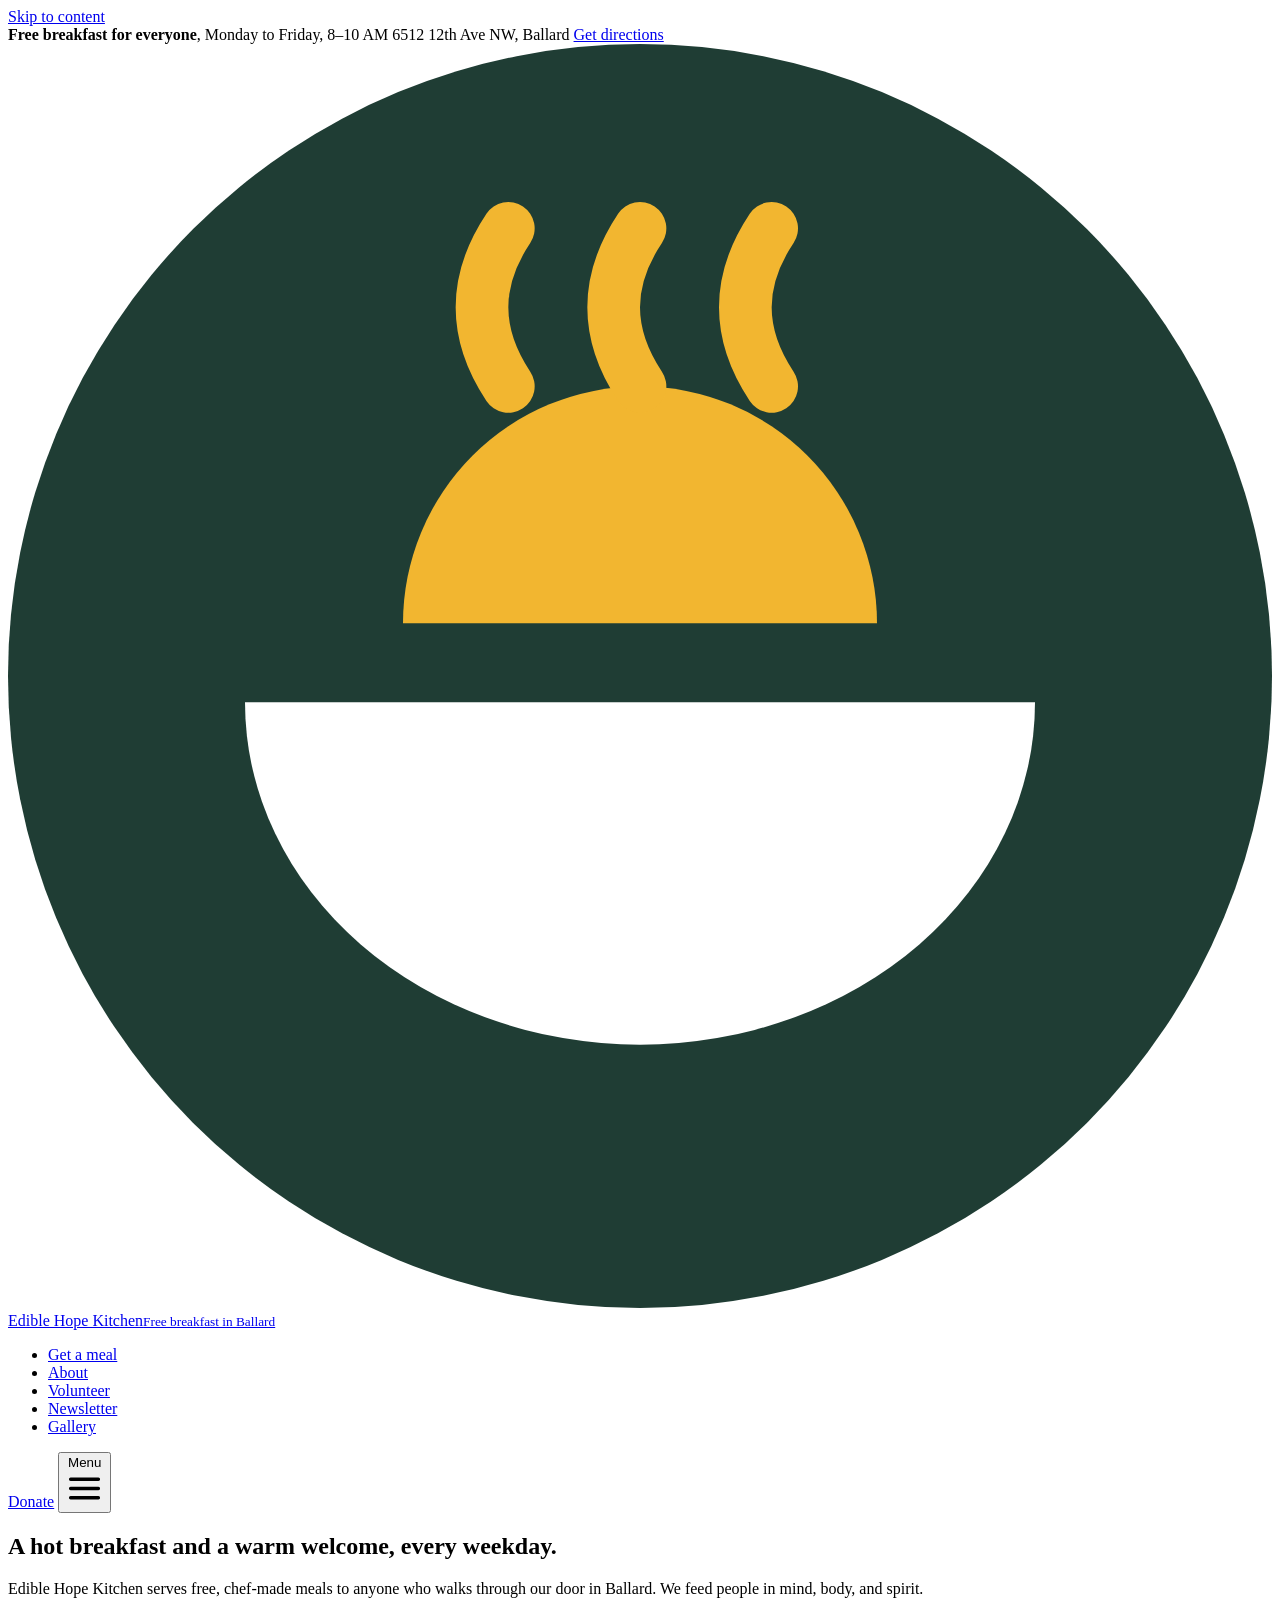
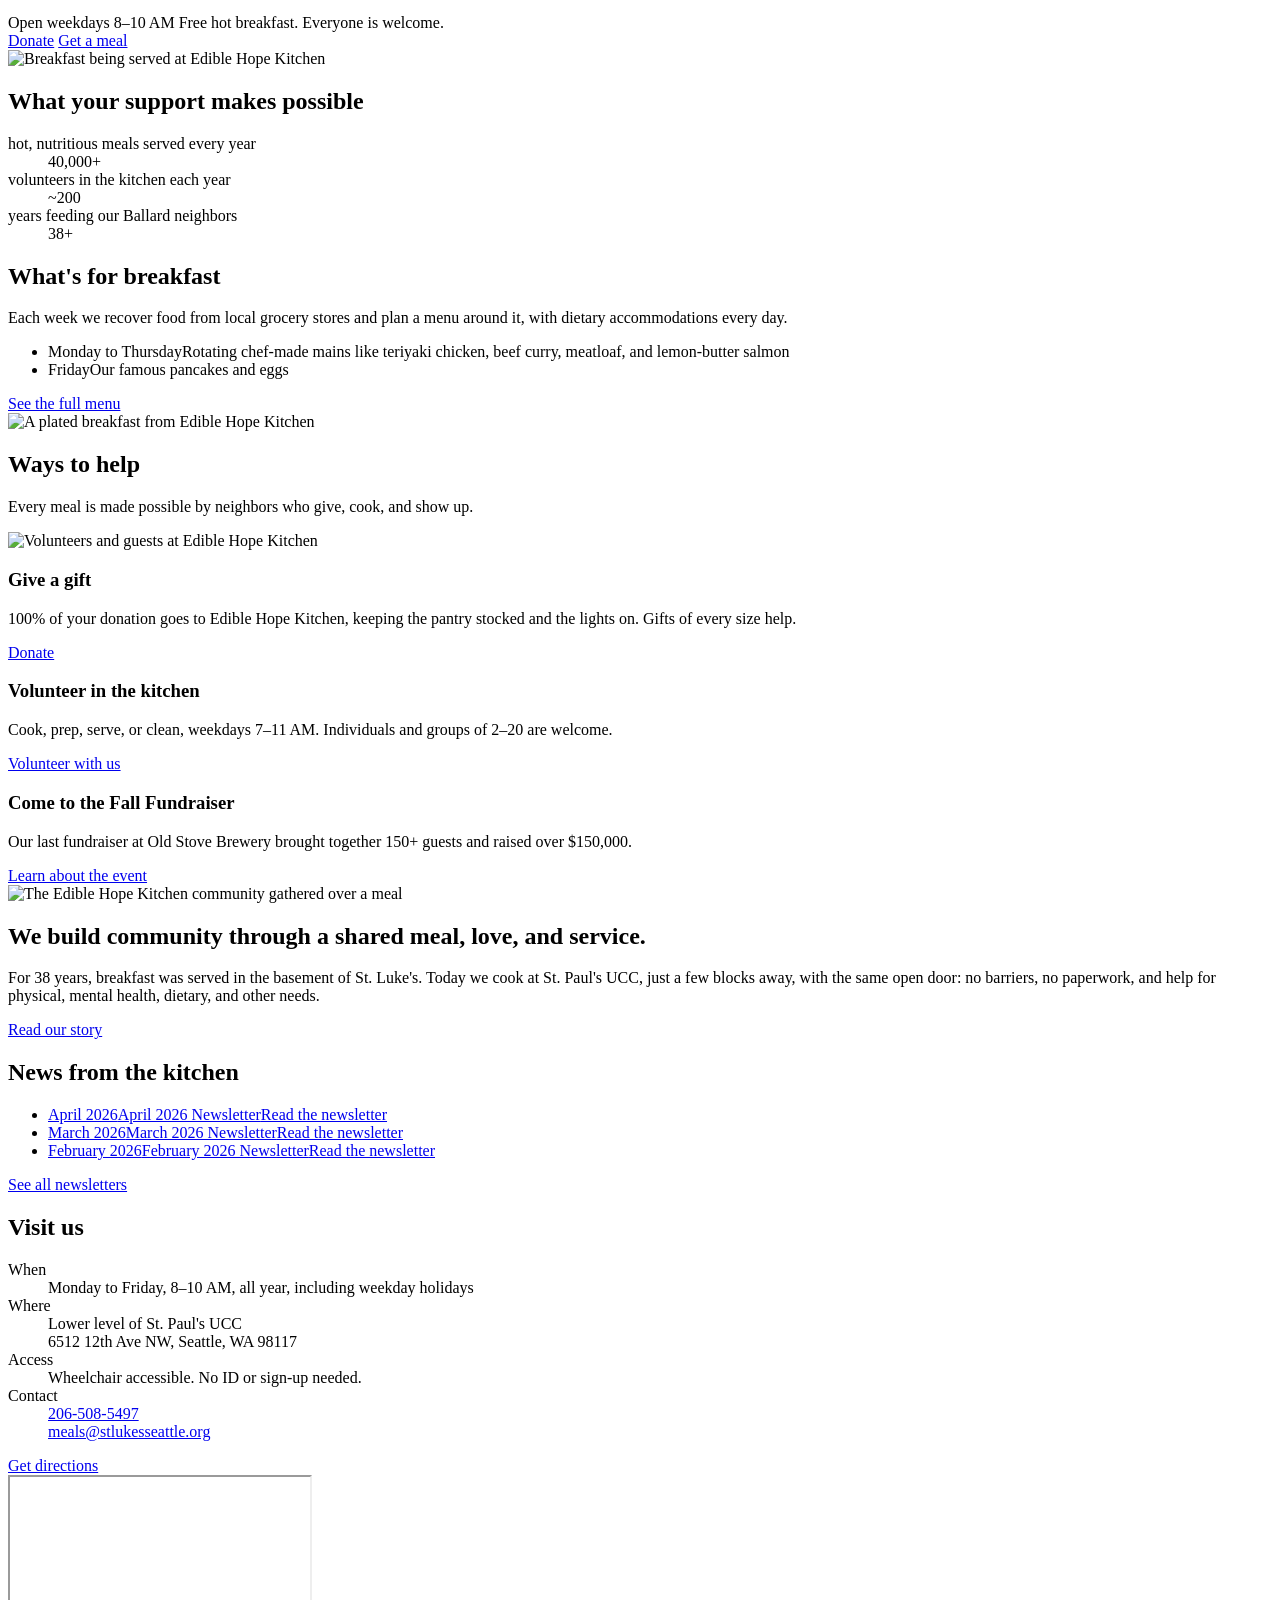
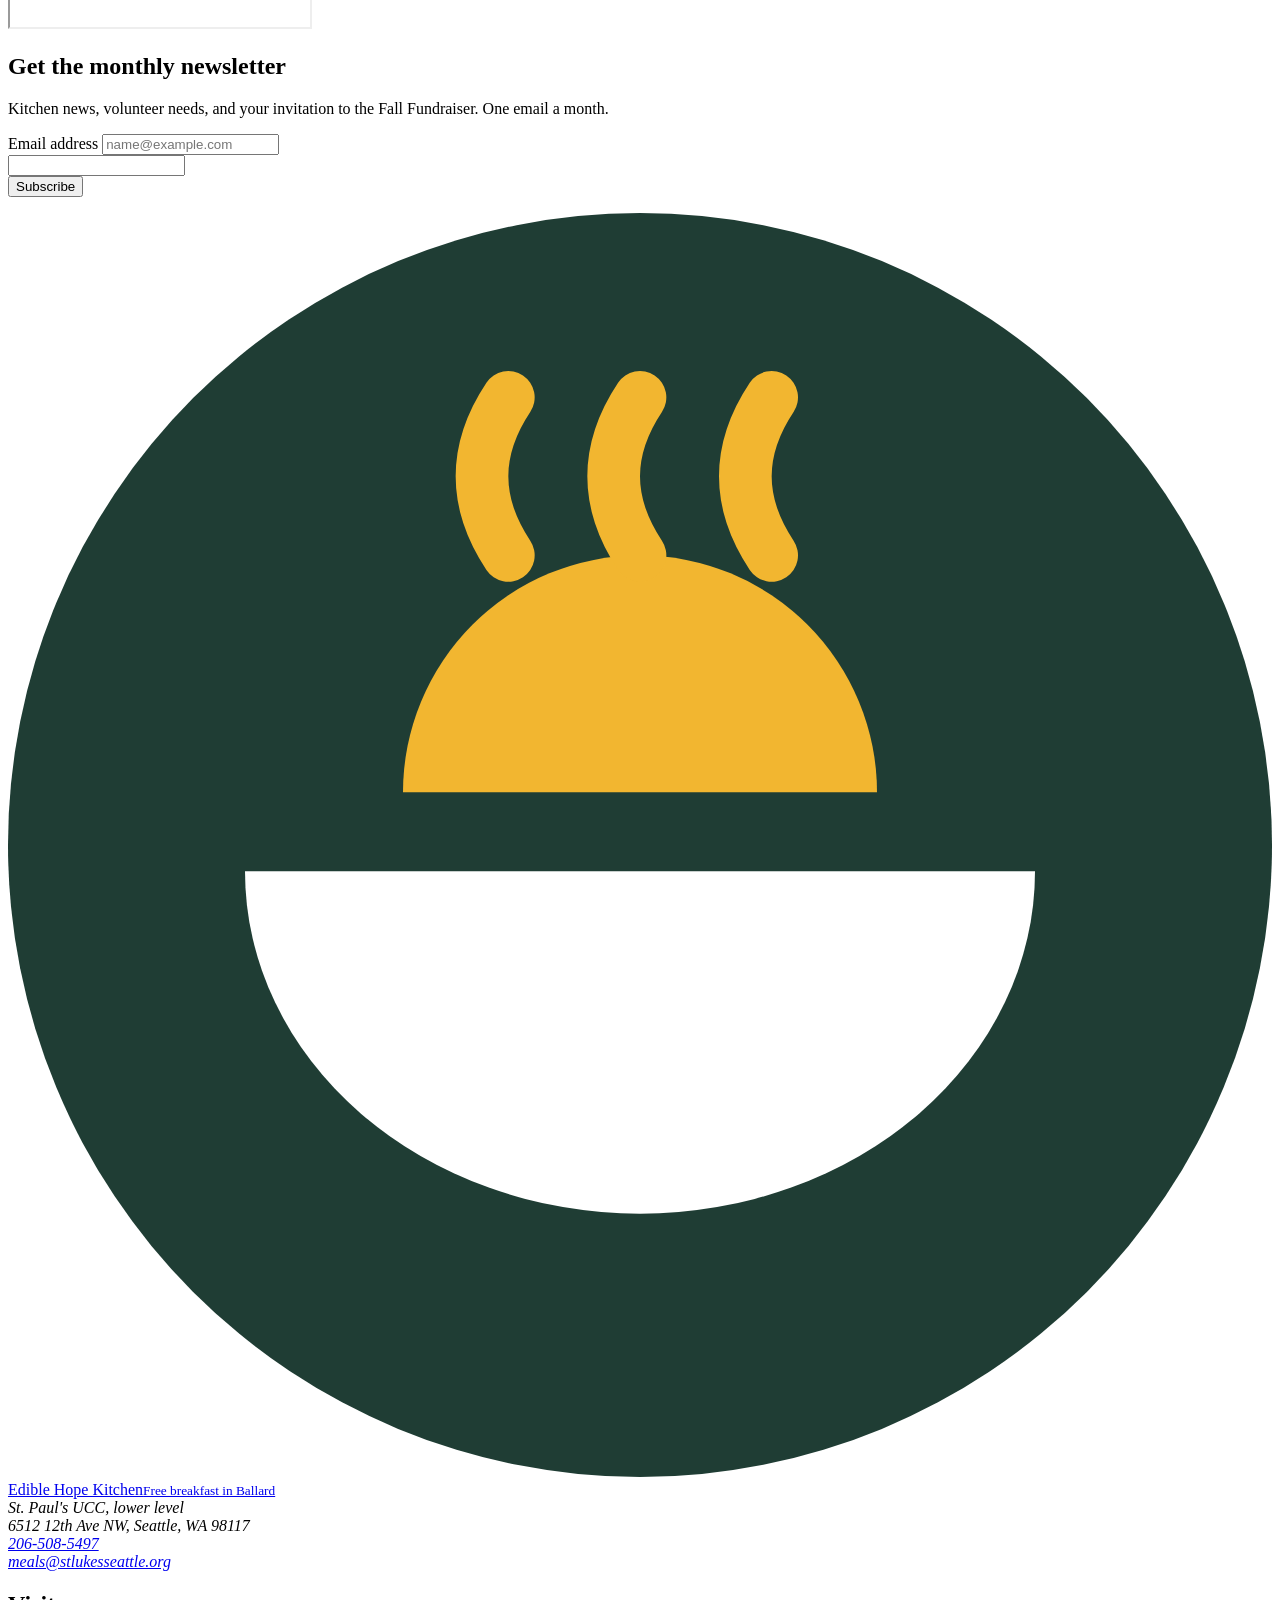
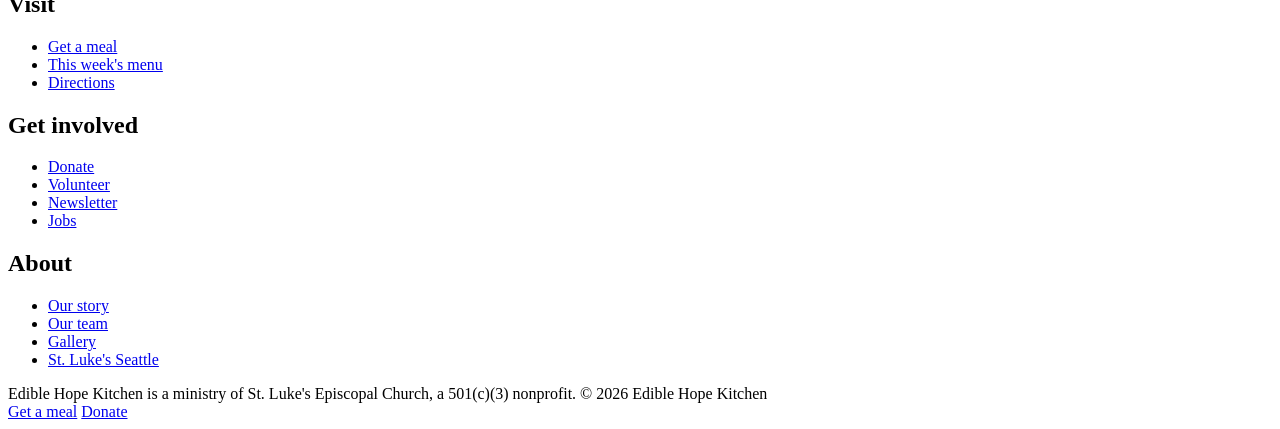
==== index.html @ 1a7ba8e8 "non folder upload of website files." ====
<!doctype html>
<html lang="en">
<head>
<meta charset="utf-8">
<meta name="viewport" content="width=device-width, initial-scale=1">
<title>Edible Hope Kitchen | Free breakfast in Ballard, Seattle</title>
<meta name="description" content="Edible Hope Kitchen serves free, no-barrier hot breakfasts to anyone in need, Monday to Friday 8–10 AM in Ballard, Seattle. Donate, volunteer, or visit.">
<link rel="canonical" href="https://www.ediblehopekitchen.org/">
<meta property="og:type" content="website">
<meta property="og:title" content="Edible Hope Kitchen | Free breakfast in Ballard, Seattle">
<meta property="og:description" content="Edible Hope Kitchen serves free, no-barrier hot breakfasts to anyone in need, Monday to Friday 8–10 AM in Ballard, Seattle. Donate, volunteer, or visit.">
<meta property="og:image" content="https://images.squarespace-cdn.com/content/v1/62cde73f7ce0787bfe8d91c7/6194a007-853b-4a38-830d-6df1391f5b9d/IMG_7247.jpeg?format=1500w">
<meta name="twitter:card" content="summary_large_image">
<meta name="theme-color" content="#1f3d34">
<link rel="icon" href="assets/favicon.svg" type="image/svg+xml">
<link rel="preconnect" href="https://fonts.googleapis.com">
<link rel="preconnect" href="https://fonts.gstatic.com" crossorigin>
<link href="https://fonts.googleapis.com/css2?family=Atkinson+Hyperlegible:ital,wght@0,400;0,700;1,400&family=Bricolage+Grotesque:opsz,wght@12..96,600;12..96,700;12..96,800&display=swap" rel="stylesheet">
<link rel="stylesheet" href="assets/css/styles.css">
</head>
<body>
<a class="skip-link" href="#main">Skip to content</a>
<div class="utility"><div class="wrap">
  <span><strong>Free breakfast for everyone</strong>, Monday to Friday, 8–10 AM</span>
  <span>6512 12th Ave NW, Ballard <a href="https://www.google.com/maps/dir/?api=1&destination=6512+12th+Ave+NW+Seattle+WA+98117">Get directions</a></span>
</div></div>
<header class="site-header"><div class="wrap">
  <a class="brand" href="index.html"><svg viewBox="0 0 48 48" aria-hidden="true" focusable="false">
  <circle cx="24" cy="24" r="24" fill="#1f3d34"/>
  <path d="M15 22 a9 9 0 0 1 18 0 z" fill="#f2b630"/>
  <path d="M9 25 h30 a15 13 0 0 1 -30 0 z" fill="#fff"/>
  <path d="M19 11 q-2 -3 0 -6 M24 11 q-2 -3 0 -6 M29 11 q-2 -3 0 -6" stroke="#f2b630" stroke-width="2" fill="none" stroke-linecap="round" transform="translate(0 2)"/>
</svg><span class="brand-name">Edible Hope Kitchen<small>Free breakfast in Ballard</small></span></a>
  <nav class="nav" id="site-nav" aria-label="Main">
    <ul>
<li><a href="meals.html">Get a meal</a></li>
<li><a href="about.html">About</a></li>
<li><a href="volunteer.html">Volunteer</a></li>
<li><a href="newsletter.html">Newsletter</a></li>
<li><a href="gallery.html">Gallery</a></li>
    </ul>
  </nav>
  <a class="btn btn--donate header-donate" href="donate.html">Donate</a>
  <button class="nav-toggle" type="button" aria-expanded="false" aria-controls="site-nav">
    <span class="visually-hidden">Menu</span>
    <svg viewBox="0 0 24 24" aria-hidden="true"><path d="M3 6h18M3 12h18M3 18h18" stroke="currentColor" stroke-width="2.2" stroke-linecap="round"/></svg>
  </button>
</div></header>
<main id="main">

<section class="hero"><div class="wrap">
  <div>
    <h1>A hot breakfast and a warm welcome, every weekday.</h1>
    <p class="lede">Edible Hope Kitchen serves free, chef-made meals to anyone who walks through our door in Ballard. We feed people in mind, body, and spirit.</p>
    <div class="open-sign" data-open-sign role="status" aria-live="polite">
  <span class="dot" aria-hidden="true"></span>
  <span class="status">Open weekdays 8–10 AM</span>
  <span class="detail">Free hot breakfast. Everyone is welcome.</span>
</div>
    <div class="btn-row">
      <a class="btn btn--donate" href="donate.html">Donate</a>
      <a class="btn btn--ghost" href="meals.html">Get a meal</a>
    </div>
  </div>
  <div class="plate"><img src="https://images.squarespace-cdn.com/content/v1/62cde73f7ce0787bfe8d91c7/6194a007-853b-4a38-830d-6df1391f5b9d/IMG_7247.jpeg?format=1000w" alt="Breakfast being served at Edible Hope Kitchen" width="1000" height="1000" fetchpriority="high"></div>
</div></section>

<section class="section section--green" aria-labelledby="impact-title"><div class="wrap">
  <div class="section-head"><h2 id="impact-title">What your support makes possible</h2></div>
  <dl class="stats">
    <div class="stat"><dt>hot, nutritious meals served every year</dt><dd>40,000+</dd></div>
    <div class="stat"><dt>volunteers in the kitchen each year</dt><dd>~200</dd></div>
    <div class="stat"><dt>years feeding our Ballard neighbors</dt><dd>38+</dd></div>
  </dl>
</div></section>

<section class="section" id="menu" aria-labelledby="menu-title"><div class="wrap split split--wide-text">
  <div>
    <h2 id="menu-title">What's for breakfast</h2>
    <p>Each week we recover food from local grocery stores and plan a menu around it, with dietary accommodations every day.</p>
    <ul class="week" aria-label="Weekly menu">
  <li><span class="day">Monday to Thursday</span><span class="dish">Rotating chef-made mains like teriyaki chicken, beef curry, meatloaf, and lemon-butter salmon</span></li>
  <li class="friday"><span class="day">Friday</span><span class="dish">Our famous pancakes and eggs</span></li>
</ul>
    <a class="btn btn--ghost" href="meals.html">See the full menu</a>
  </div>
  <img src="https://images.squarespace-cdn.com/content/v1/62cde73f7ce0787bfe8d91c7/d18be84e-3c07-467e-94b6-eb4326dc1e28/IMG_6035+2.jpg?format=1000w" alt="A plated breakfast from Edible Hope Kitchen" loading="lazy" width="1000" height="750">
</div></section>

<section class="section section--mint" aria-labelledby="help-title"><div class="wrap">
  <div class="section-head"><h2 id="help-title">Ways to help</h2><p>Every meal is made possible by neighbors who give, cook, and show up.</p></div>
  <div class="ways">
    <div class="way way--give">
      <img src="https://images.squarespace-cdn.com/content/v1/62cde73f7ce0787bfe8d91c7/41c21d65-c600-41db-8a5f-42ea56b6b1e0/IMG_6439+2+2.jpg?format=1000w" alt="Volunteers and guests at Edible Hope Kitchen" loading="lazy" width="1000" height="563">
      <h3>Give a gift</h3>
      <p>100% of your donation goes to Edible Hope Kitchen, keeping the pantry stocked and the lights on. Gifts of every size help.</p>
      <a class="btn btn--donate" href="donate.html">Donate</a>
    </div>
    <div class="way way--plain">
      <h3>Volunteer in the kitchen</h3>
      <p>Cook, prep, serve, or clean, weekdays 7–11 AM. Individuals and groups of 2–20 are welcome.</p>
      <a class="btn btn--green" href="volunteer.html">Volunteer with us</a>
    </div>
    <div class="way way--plain">
      <h3>Come to the Fall Fundraiser</h3>
      <p>Our last fundraiser at Old Stove Brewery brought together 150+ guests and raised over $150,000.</p>
      <a class="btn btn--ghost" href="donate.html#fundraiser">Learn about the event</a>
    </div>
  </div>
</div></section>

<section class="section" aria-labelledby="mission-title"><div class="wrap split">
  <img src="https://images.squarespace-cdn.com/content/v1/62cde73f7ce0787bfe8d91c7/cf23650a-7c5a-425d-b674-6f0ba27dd38c/IMG_7567.jpeg?format=1000w" alt="The Edible Hope Kitchen community gathered over a meal" loading="lazy" width="1000" height="750">
  <div>
    <span class="quote-mark" aria-hidden="true"></span>
    <h2 id="mission-title" class="quote">We build community through a shared meal, love, and service.</h2>
    <p>For 38 years, breakfast was served in the basement of St. Luke's. Today we cook at St. Paul's UCC, just a few blocks away, with the same open door: no barriers, no paperwork, and help for physical, mental health, dietary, and other needs.</p>
    <a class="btn btn--ghost" href="about.html">Read our story</a>
  </div>
</div></section>

<section class="section section--mint" aria-labelledby="news-title"><div class="wrap">
  <div class="section-head"><h2 id="news-title">News from the kitchen</h2></div>
  <ul class="news"><li><a href="https://us2.campaign-archive.com/?u=493e8e3e1410eb2013689ea97&id=fe56161d2b"><span class="when">April 2026</span><span class="title">April 2026 Newsletter</span><span class="read">Read the newsletter</span></a></li><li><a href="https://us2.campaign-archive.com/?u=493e8e3e1410eb2013689ea97&id=42ba90fe1f"><span class="when">March 2026</span><span class="title">March 2026 Newsletter</span><span class="read">Read the newsletter</span></a></li><li><a href="https://us2.campaign-archive.com/?u=493e8e3e1410eb2013689ea97&id=7e9d0e3e11"><span class="when">February 2026</span><span class="title">February 2026 Newsletter</span><span class="read">Read the newsletter</span></a></li></ul>
  <p class="mt-l"><a href="newsletter.html">See all newsletters</a></p>
</div></section>

<section class="section" aria-label="Visit us"><div class="wrap">
  <div class="visit">
  <div class="visit-card">
    <h2>Visit us</h2>
    <dl>
      <div><dt>When</dt><dd>Monday to Friday, 8–10 AM, all year, including weekday holidays</dd></div>
      <div><dt>Where</dt><dd>Lower level of St. Paul's UCC<br>6512 12th Ave NW, Seattle, WA 98117</dd></div>
      <div><dt>Access</dt><dd>Wheelchair accessible. No ID or sign-up needed.</dd></div>
      <div><dt>Contact</dt><dd><a href="tel:+12065085497">206-508-5497</a><br><a href="mailto:meals@stlukesseattle.org">meals@stlukesseattle.org</a></dd></div>
    </dl>
    <a class="btn btn--green" href="https://www.google.com/maps/dir/?api=1&destination=6512+12th+Ave+NW+Seattle+WA+98117">Get directions</a>
  </div>
  <iframe class="map" src="https://www.google.com/maps?q=St.+Paul%27s+UCC,+6512+12th+Ave+NW,+Seattle,+WA+98117&output=embed" title="Map showing Edible Hope Kitchen at 6512 12th Ave NW, Seattle" loading="lazy" referrerpolicy="no-referrer-when-downgrade"></iframe>
</div>
</div></section>

</main>
<section class="signup" aria-labelledby="signup-title"><div class="wrap">
  <div>
    <h2 id="signup-title">Get the monthly newsletter</h2>
    <p>Kitchen news, volunteer needs, and your invitation to the Fall Fundraiser. One email a month.</p>
  </div>
  <form class="signup-form" action="REPLACE_WITH_MAILCHIMP_FORM_URL" method="post" target="_blank" novalidate>
    <label for="email-band">Email address</label>
    <input type="email" id="email-band" name="EMAIL" autocomplete="email" placeholder="name@example.com" required>
    <div class="hp" aria-hidden="true"><input type="text" name="b_honeypot" tabindex="-1" value=""></div>
    <button class="btn btn--green" type="submit">Subscribe</button>
    <p class="form-msg" role="status"></p>
  </form>
</div></section>
<footer class="site-footer"><div class="wrap">
  <div class="footer-grid">
    <div class="footer-brand">
      <a class="brand" href="index.html"><svg viewBox="0 0 48 48" aria-hidden="true" focusable="false">
  <circle cx="24" cy="24" r="24" fill="#1f3d34"/>
  <path d="M15 22 a9 9 0 0 1 18 0 z" fill="#f2b630"/>
  <path d="M9 25 h30 a15 13 0 0 1 -30 0 z" fill="#fff"/>
  <path d="M19 11 q-2 -3 0 -6 M24 11 q-2 -3 0 -6 M29 11 q-2 -3 0 -6" stroke="#f2b630" stroke-width="2" fill="none" stroke-linecap="round" transform="translate(0 2)"/>
</svg><span class="brand-name">Edible Hope Kitchen<small>Free breakfast in Ballard</small></span></a>
      <address>
        St. Paul's UCC, lower level<br>6512 12th Ave NW, Seattle, WA 98117<br>
        <a href="tel:+12065085497">206-508-5497</a><br>
        <a href="mailto:meals@stlukesseattle.org">meals@stlukesseattle.org</a>
      </address>
    </div>
    <div>
      <h2>Visit</h2>
      <ul>
        <li><a href="meals.html">Get a meal</a></li>
        <li><a href="meals.html#menu">This week's menu</a></li>
        <li><a href="https://www.google.com/maps/dir/?api=1&destination=6512+12th+Ave+NW+Seattle+WA+98117">Directions</a></li>
      </ul>
    </div>
    <div>
      <h2>Get involved</h2>
      <ul>
        <li><a href="donate.html">Donate</a></li>
        <li><a href="volunteer.html">Volunteer</a></li>
        <li><a href="newsletter.html">Newsletter</a></li>
        <li><a href="jobs.html">Jobs</a></li>
      </ul>
    </div>
    <div>
      <h2>About</h2>
      <ul>
        <li><a href="about.html">Our story</a></li>
        <li><a href="about.html#team">Our team</a></li>
        <li><a href="gallery.html">Gallery</a></li>
        <li><a href="https://stlukesseattle.org/">St. Luke's Seattle</a></li>
      </ul>
    </div>
  </div>
  <div class="footer-base">
    <span>Edible Hope Kitchen is a ministry of St. Luke's Episcopal Church, a 501(c)(3) nonprofit.</span>
    <span>&copy; <span data-year>2026</span> Edible Hope Kitchen</span>
  </div>
</div></footer>
<div class="quickbar">
  <a class="btn btn--ghost" href="meals.html">Get a meal</a>
  <a class="btn btn--donate" href="donate.html">Donate</a>
</div>
<script src="assets/js/main.js" defer></script>
</body>
</html>
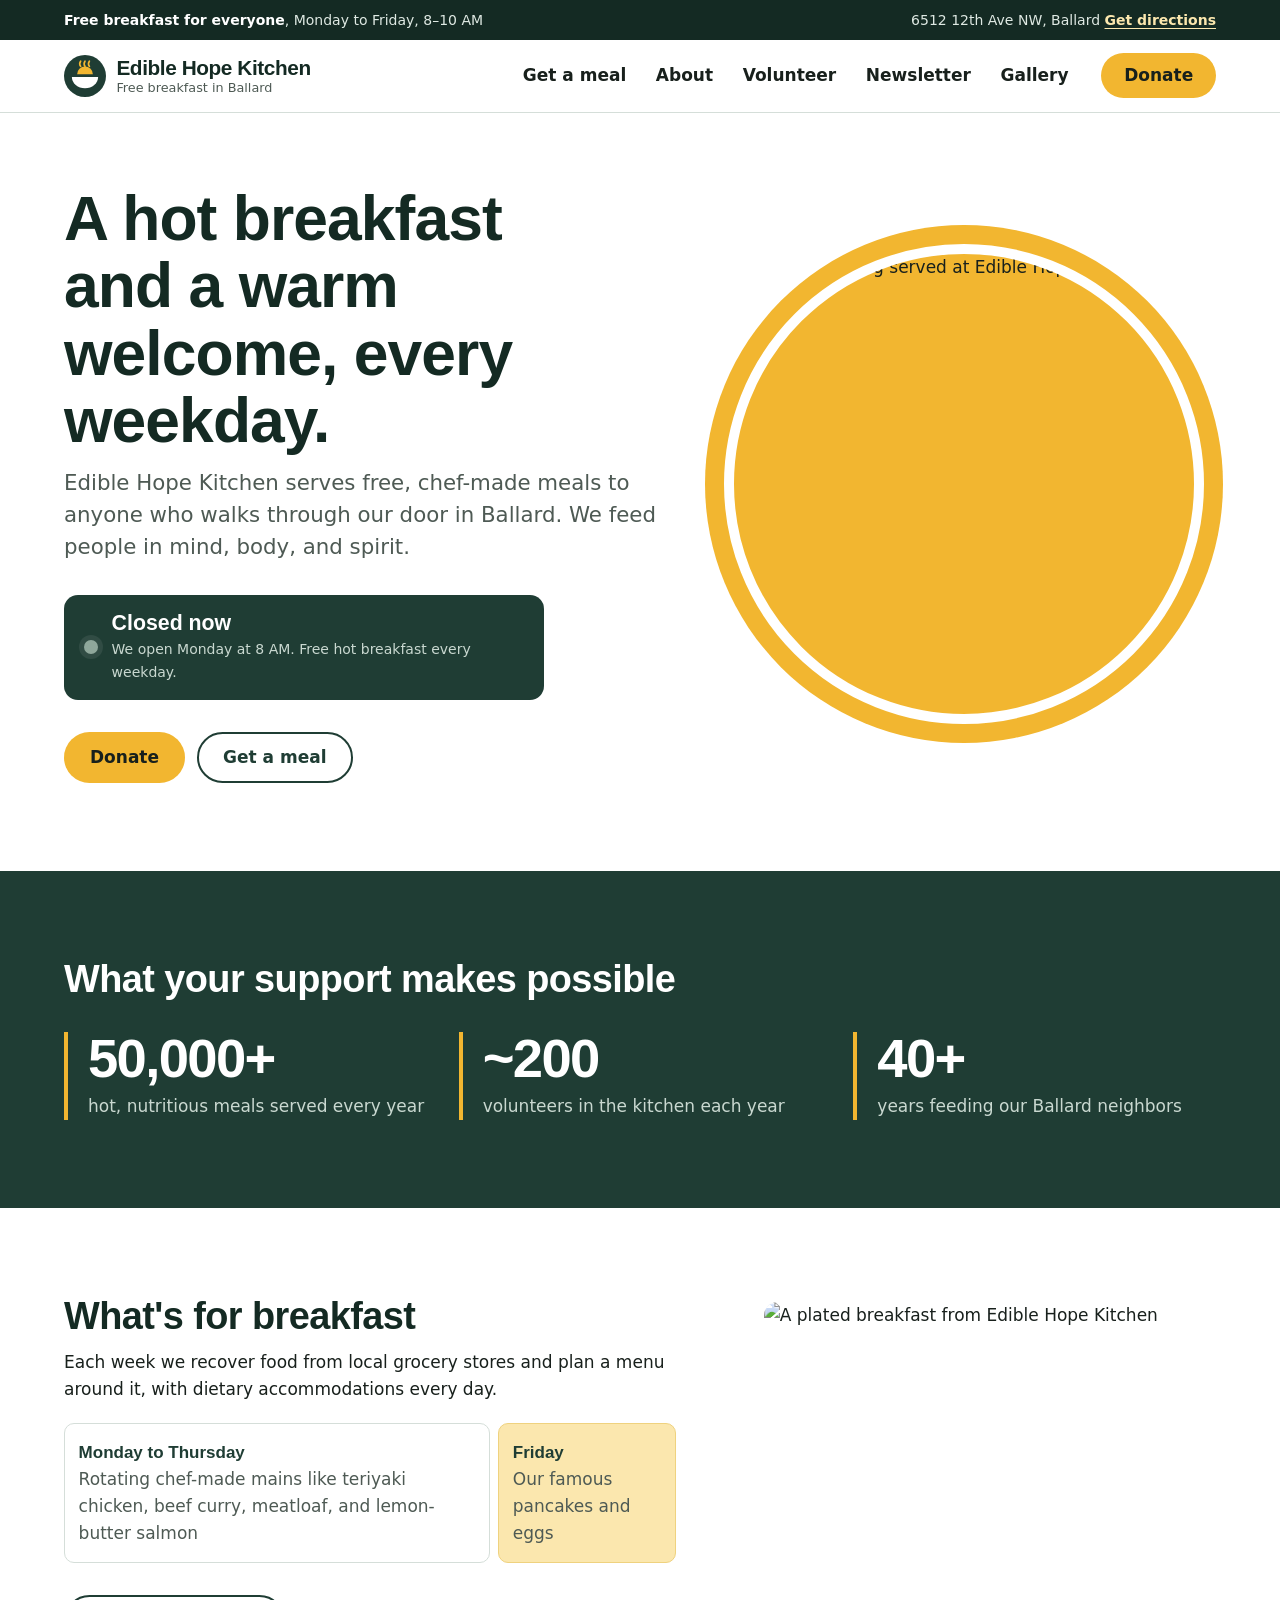
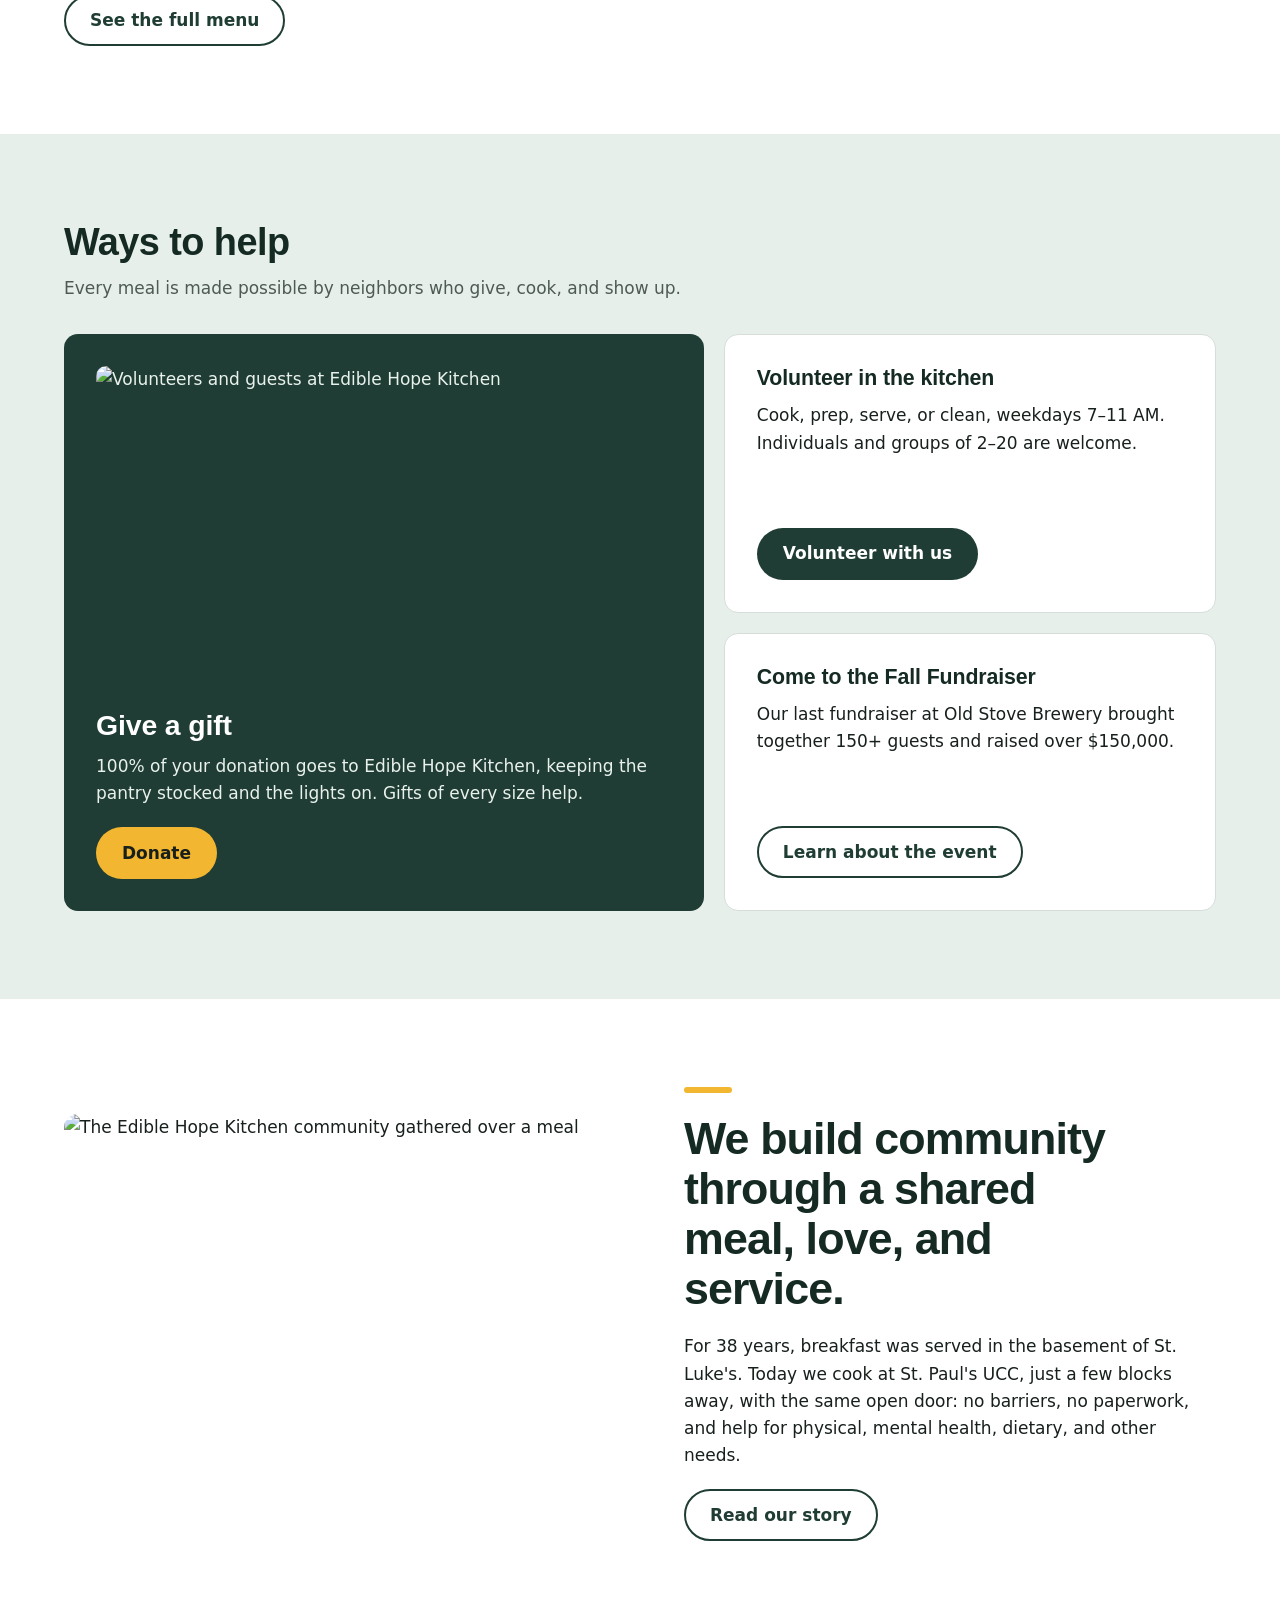
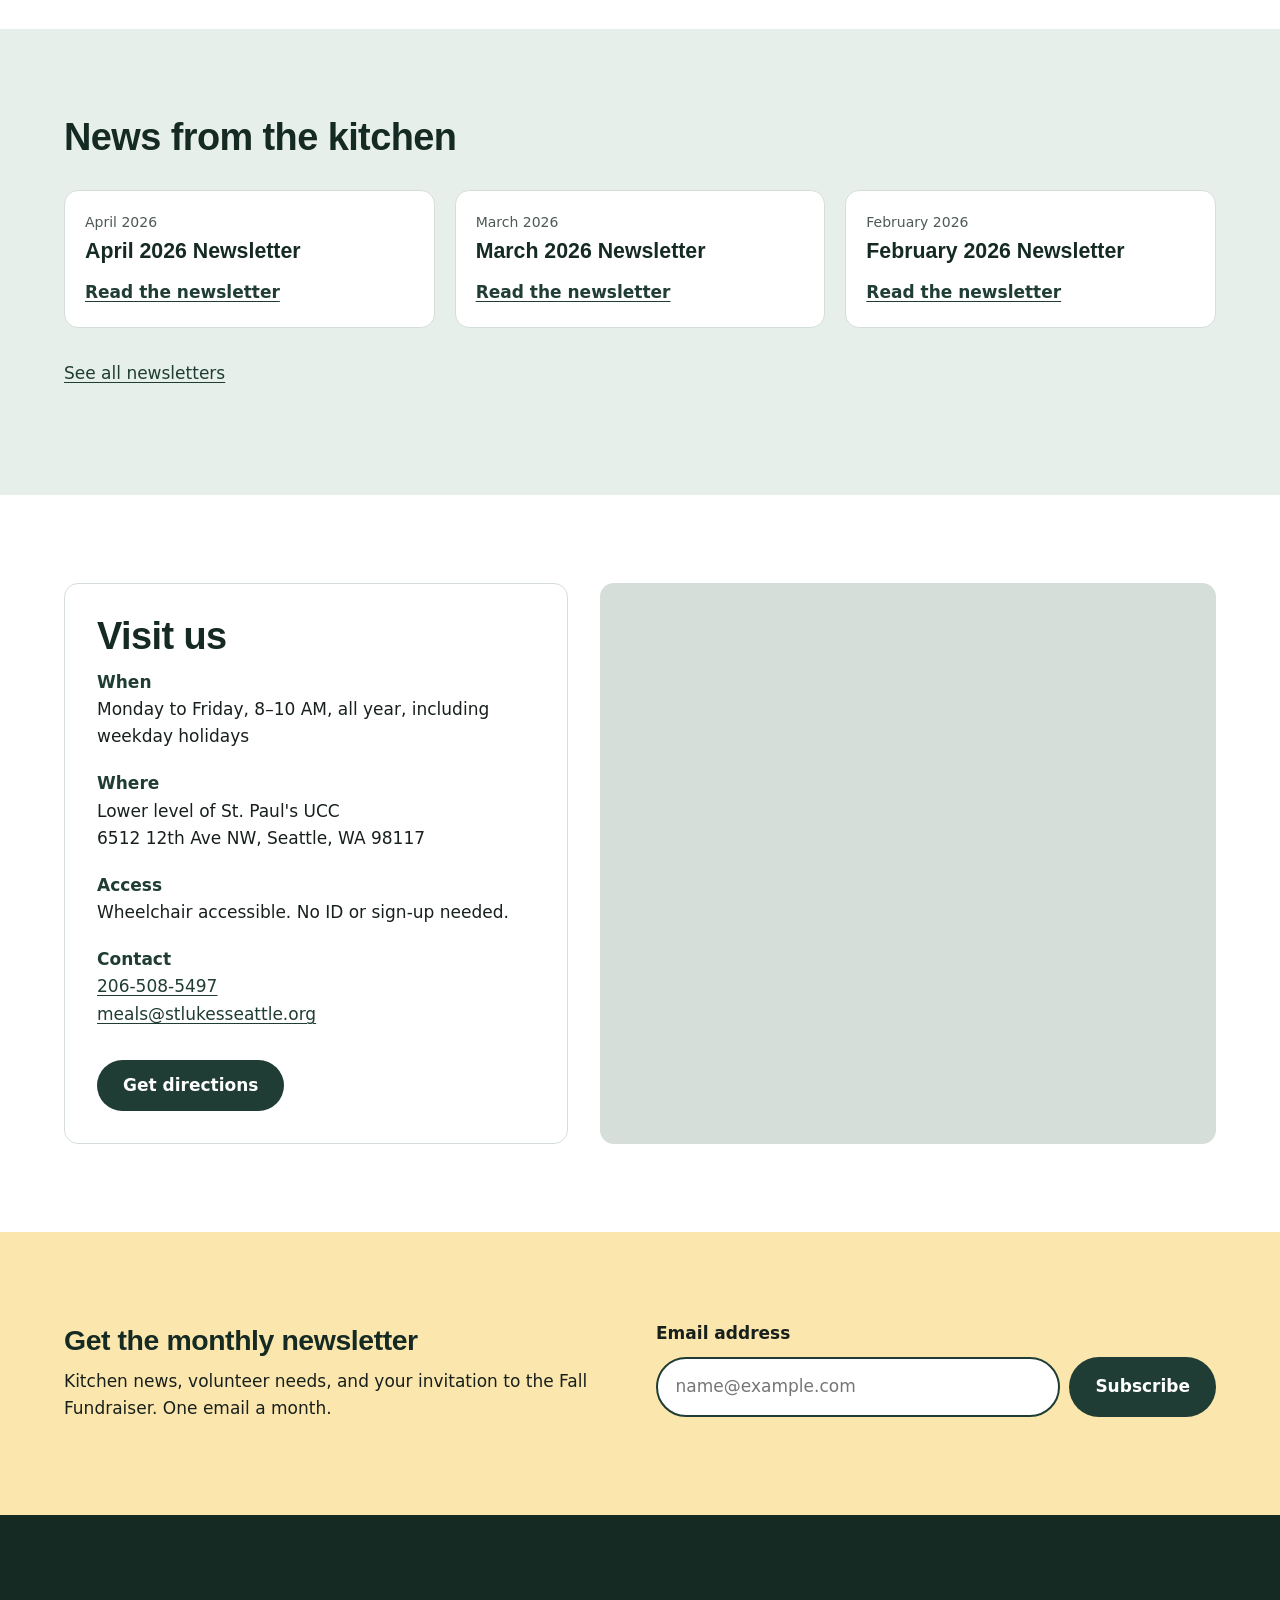
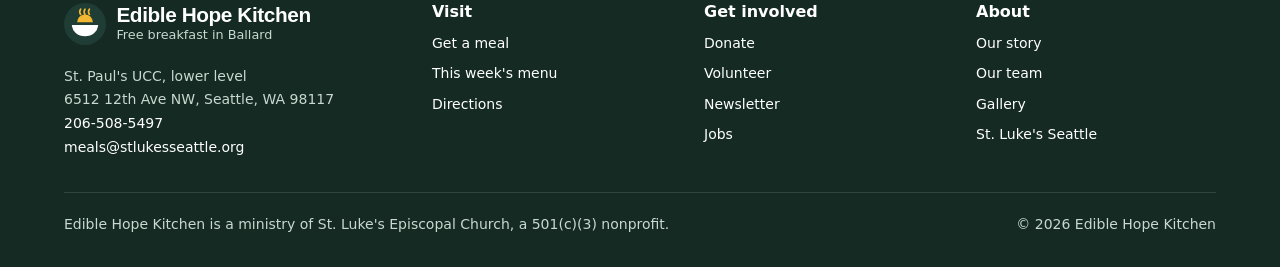
==== commit 1c86bf0d: "updated numbers to index Nov 16 2026" ====
--- a/index.html
+++ b/index.html
@@ -68,9 +68,9 @@
 <section class="section section--green" aria-labelledby="impact-title"><div class="wrap">
   <div class="section-head"><h2 id="impact-title">What your support makes possible</h2></div>
   <dl class="stats">
-    <div class="stat"><dt>hot, nutritious meals served every year</dt><dd>40,000+</dd></div>
+    <div class="stat"><dt>hot, nutritious meals served every year</dt><dd>50,000+</dd></div>
     <div class="stat"><dt>volunteers in the kitchen each year</dt><dd>~200</dd></div>
-    <div class="stat"><dt>years feeding our Ballard neighbors</dt><dd>38+</dd></div>
+    <div class="stat"><dt>years feeding our Ballard neighbors</dt><dd>40+</dd></div>
   </dl>
 </div></section>
 
--- a/assets/css/styles.css
+++ b/assets/css/styles.css
@@ -0,0 +1,394 @@
+/* Edible Hope Kitchen — site styles
+   Palette and type tokens live here; change them once and the whole site follows. */
+
+:root {
+  --evergreen: #1f3d34;
+  --evergreen-deep: #142a23;
+  --yolk: #f2b630;
+  --yolk-soft: #fbe7ae;
+  --mint: #e7efea;
+  --paper: #ffffff;
+  --ink: #18201c;
+  --muted: #4e5a54;
+  --line: #d5ded9;
+
+  --font-display: "Bricolage Grotesque", "Avenir Next", "Segoe UI", sans-serif;
+  --font-body: "Atkinson Hyperlegible", "Segoe UI", system-ui, sans-serif;
+
+  /* Type scale (perfect fourth, 1.333) */
+  --step--1: 0.875rem;
+  --step-0: 1.0625rem;
+  --step-1: 1.333rem;
+  --step-2: 1.777rem;
+  --step-3: 2.369rem;
+  --step-4: clamp(2.4rem, 5.2vw, 3.9rem);
+
+  --space-s: 0.75rem;
+  --space-m: 1.25rem;
+  --space-l: 2rem;
+  --space-xl: clamp(3rem, 7vw, 5.5rem);
+
+  --wrap: 72rem;
+  --radius: 14px;
+}
+
+*, *::before, *::after { box-sizing: border-box; }
+
+html { -webkit-text-size-adjust: 100%; scroll-behavior: smooth; }
+@media (prefers-reduced-motion: reduce) {
+  html { scroll-behavior: auto; }
+  *, *::before, *::after { animation: none !important; transition: none !important; }
+}
+
+body {
+  margin: 0;
+  font-family: var(--font-body);
+  font-size: var(--step-0);
+  line-height: 1.6;
+  color: var(--ink);
+  background: var(--paper);
+}
+
+img { max-width: 100%; display: block; height: auto; }
+
+h1, h2, h3 {
+  font-family: var(--font-display);
+  line-height: 1.08;
+  letter-spacing: -0.015em;
+  margin: 0 0 var(--space-s);
+  color: var(--evergreen-deep);
+}
+h1 { font-size: var(--step-4); font-weight: 800; }
+h2 { font-size: var(--step-3); font-weight: 700; }
+h3 { font-size: var(--step-1); font-weight: 700; letter-spacing: -0.005em; }
+p { margin: 0 0 var(--space-m); max-width: 65ch; }
+.lede { font-size: var(--step-1); line-height: 1.5; color: var(--muted); }
+
+a { color: var(--evergreen); text-underline-offset: 0.18em; text-decoration-thickness: 1px; }
+a:hover { text-decoration-thickness: 2px; }
+
+:focus-visible {
+  outline: 3px solid var(--yolk);
+  outline-offset: 3px;
+  border-radius: 4px;
+}
+
+.wrap { width: min(100% - 2.5rem, var(--wrap)); margin-inline: auto; }
+.section { padding-block: var(--space-xl); }
+.section--mint { background: var(--mint); }
+.section--green { background: var(--evergreen); color: #e9f1ed; }
+.section--green h2, .section--green h3 { color: #fff; }
+.section--green a:not(.btn) { color: var(--yolk-soft); }
+.section-head { margin-bottom: var(--space-l); }
+.section-head p { color: var(--muted); }
+.section--green .section-head p { color: #c9d8d0; }
+
+.skip-link {
+  position: absolute; left: 1rem; top: -4rem; z-index: 100;
+  background: var(--yolk); color: var(--ink); padding: 0.6rem 1rem; border-radius: 8px;
+  font-weight: 700;
+}
+.skip-link:focus { top: 1rem; }
+
+/* ---------- Buttons ---------- */
+.btn {
+  display: inline-flex; align-items: center; justify-content: center; gap: 0.5rem;
+  font-family: var(--font-body); font-weight: 700; font-size: var(--step-0);
+  line-height: 1; text-decoration: none;
+  padding: 0.95rem 1.5rem; border-radius: 999px; border: 2px solid transparent;
+  cursor: pointer; transition: background-color .15s ease, color .15s ease, border-color .15s ease;
+}
+.btn--donate { background: var(--yolk); color: var(--ink); }
+.btn--donate:hover { background: #e5a512; }
+.btn--green { background: var(--evergreen); color: #fff; }
+.btn--green:hover { background: var(--evergreen-deep); }
+.btn--ghost { border-color: currentColor; color: var(--evergreen); background: transparent; }
+.btn--ghost:hover { background: var(--evergreen); border-color: var(--evergreen); color: #fff; }
+.section--green .btn--ghost { color: #fff; }
+.section--green .btn--ghost:hover { background: #fff; color: var(--evergreen); border-color: #fff; }
+.btn-row { display: flex; flex-wrap: wrap; gap: var(--space-s); }
+
+/* ---------- Utility bar + header ---------- */
+.utility {
+  background: var(--evergreen-deep); color: #dfe9e3; font-size: var(--step--1);
+}
+.utility .wrap { display: flex; flex-wrap: wrap; gap: 0.25rem 1.25rem; justify-content: space-between; padding-block: 0.55rem; }
+.utility a { color: var(--yolk-soft); font-weight: 700; }
+.utility strong { color: #fff; }
+
+.site-header {
+  position: sticky; top: 0; z-index: 50;
+  background: rgba(255,255,255,0.97);
+  border-bottom: 1px solid var(--line);
+}
+.site-header .wrap { display: flex; align-items: center; gap: var(--space-m); min-height: 4.5rem; }
+
+.brand { display: inline-flex; align-items: center; gap: 0.65rem; text-decoration: none; color: var(--evergreen-deep); margin-right: auto; }
+.brand svg { width: 42px; height: 42px; flex: none; }
+.brand-name { font-family: var(--font-display); font-weight: 800; font-size: 1.3rem; line-height: 1; letter-spacing: -0.02em; }
+.brand-name small { display: block; font-family: var(--font-body); font-weight: 400; font-size: 0.8rem; letter-spacing: 0; color: var(--muted); margin-top: 0.2rem; }
+
+.nav ul { list-style: none; display: flex; gap: 0.25rem; margin: 0; padding: 0; }
+.nav a {
+  display: block; padding: 0.55rem 0.8rem; border-radius: 8px;
+  color: var(--ink); text-decoration: none; font-weight: 700;
+}
+.nav a:hover { background: var(--mint); }
+.nav a[aria-current="page"] { color: var(--evergreen); box-shadow: inset 0 -3px 0 var(--yolk); border-radius: 0; }
+
+.header-donate { padding: 0.75rem 1.3rem; }
+
+.nav-toggle {
+  display: none; background: none; border: 2px solid var(--line); border-radius: 10px;
+  width: 46px; height: 46px; cursor: pointer; color: var(--ink);
+}
+.nav-toggle svg { width: 22px; height: 22px; margin: auto; }
+
+@media (max-width: 920px) {
+  .nav-toggle { display: grid; place-items: center; order: 3; }
+  .header-donate { order: 2; padding: 0.7rem 1.1rem; }
+  .nav {
+    position: absolute; left: 0; right: 0; top: 100%;
+    background: #fff; border-bottom: 1px solid var(--line);
+    display: none;
+  }
+  .nav.is-open { display: block; }
+  .nav ul { flex-direction: column; padding: 0.5rem 1.25rem 1.25rem; }
+  .nav a { padding: 0.85rem 0.5rem; font-size: 1.1rem; border-bottom: 1px solid var(--mint); border-radius: 0; }
+  .nav a[aria-current="page"] { box-shadow: inset 4px 0 0 var(--yolk); padding-left: 0.9rem; }
+}
+@media (max-width: 420px) {
+  .brand-name small { display: none; }
+  .brand svg { width: 36px; height: 36px; }
+}
+
+/* ---------- Hero (home) ---------- */
+.hero { padding-block: clamp(2.5rem, 6vw, 4.5rem) var(--space-xl); overflow: hidden; }
+.hero .wrap { display: grid; grid-template-columns: 1.1fr 0.9fr; gap: var(--space-l); align-items: center; }
+.hero h1 { max-width: 13ch; }
+.hero .lede { margin-bottom: var(--space-l); }
+
+.open-sign {
+  display: inline-grid; grid-template-columns: auto 1fr; gap: 0.2rem 0.85rem; align-items: center;
+  background: var(--evergreen); color: #fff; border-radius: var(--radius);
+  padding: 1rem 1.25rem 1.05rem; margin-bottom: var(--space-l);
+  max-width: 30rem;
+}
+.open-sign .dot {
+  grid-column: 1; grid-row: 1 / 3; width: 14px; height: 14px; border-radius: 50%;
+  background: #8fa79b; box-shadow: 0 0 0 5px rgba(255,255,255,0.08);
+}
+.open-sign.is-open .dot { background: #7be0a4; box-shadow: 0 0 0 5px rgba(123,224,164,0.22); animation: pulse 2.4s ease-in-out infinite; }
+@keyframes pulse { 50% { box-shadow: 0 0 0 9px rgba(123,224,164,0.05); } }
+.open-sign .status, .open-sign .detail { grid-column: 2; }
+.open-sign .status { font-family: var(--font-display); font-weight: 700; font-size: var(--step-1); line-height: 1.15; }
+.open-sign .detail { color: #c9d8d0; font-size: var(--step--1); }
+
+.plate { position: relative; justify-self: center; width: min(100%, 30rem); aspect-ratio: 1; }
+.plate::before {
+  content: ""; position: absolute; inset: -4%; border-radius: 50%;
+  background: var(--yolk); z-index: 0;
+}
+.plate img {
+  position: relative; z-index: 1; width: 100%; height: 100%; object-fit: cover;
+  border-radius: 50%; border: 10px solid #fff;
+}
+
+@media (max-width: 820px) {
+  .hero .wrap { grid-template-columns: 1fr; }
+  .plate { width: min(70%, 18rem); margin-top: var(--space-m); }
+  .hero h1 { max-width: 16ch; }
+}
+
+/* ---------- Page hero (inner pages) ---------- */
+.page-hero { background: var(--mint); padding-block: clamp(2.5rem, 6vw, 4rem); }
+.page-hero .wrap { display: grid; grid-template-columns: 1.2fr 0.8fr; gap: var(--space-l); align-items: center; }
+.page-hero h1 { font-size: clamp(2.2rem, 4.6vw, 3.4rem); }
+.page-hero img { border-radius: var(--radius); aspect-ratio: 4/3; object-fit: cover; width: 100%; }
+.page-hero--plain .wrap { grid-template-columns: 1fr; }
+@media (max-width: 760px) { .page-hero .wrap { grid-template-columns: 1fr; } }
+
+/* ---------- Stats ---------- */
+.stats { display: grid; grid-template-columns: repeat(3, 1fr); gap: var(--space-l); margin: 0; }
+.stat { border-left: 4px solid var(--yolk); padding-left: var(--space-m); }
+.stat dt { order: 2; color: #c9d8d0; }
+.stat dd { margin: 0; font-family: var(--font-display); font-weight: 800; font-size: clamp(2.4rem, 5vw, 3.4rem); line-height: 1; color: #fff; letter-spacing: -0.03em; }
+.stat { display: flex; flex-direction: column; gap: 0.4rem; }
+@media (max-width: 680px) { .stats { grid-template-columns: 1fr; gap: var(--space-m); } }
+
+/* ---------- Split layouts ---------- */
+.split { display: grid; grid-template-columns: 1fr 1fr; gap: var(--space-xl); align-items: center; }
+.split--wide-text { grid-template-columns: 1.15fr 0.85fr; }
+.split img { border-radius: var(--radius); width: 100%; aspect-ratio: 4/3; object-fit: cover; }
+@media (max-width: 820px) { .split, .split--wide-text { grid-template-columns: 1fr; gap: var(--space-l); } }
+
+/* ---------- Menu ---------- */
+.week { list-style: none; margin: 0 0 var(--space-l); padding: 0; display: grid; grid-template-columns: 2.4fr 1fr; gap: 0.5rem; }
+.week li { background: #fff; border-radius: 10px; padding: 0.9rem 0.85rem; border: 1px solid var(--line); }
+.week .day { font-family: var(--font-display); font-weight: 700; color: var(--evergreen); display: block; }
+.week .dish { color: var(--muted); }
+.week li.friday { background: var(--yolk-soft); border-color: #efd27f; }
+@media (max-width: 560px) { .week { grid-template-columns: 1fr; } }
+
+.ticks { list-style: none; padding: 0; margin: 0 0 var(--space-m); columns: 2; column-gap: var(--space-l); }
+.ticks li { padding-left: 1.6rem; position: relative; margin-bottom: 0.45rem; break-inside: avoid; }
+.ticks li::before {
+  content: ""; position: absolute; left: 0; top: 0.5em; width: 0.7rem; height: 0.7rem;
+  border-radius: 50%; background: var(--yolk);
+}
+.ticks--one { columns: 1; }
+@media (max-width: 520px) { .ticks { columns: 1; } }
+
+/* ---------- Ways to help (home) ---------- */
+.ways { display: grid; grid-template-columns: 1.3fr 1fr; gap: var(--space-m); }
+.way { border-radius: var(--radius); padding: var(--space-l); display: flex; flex-direction: column; }
+.way p { color: inherit; }
+.way .btn { margin-top: auto; align-self: flex-start; }
+.way--give { background: var(--evergreen); color: #e9f1ed; grid-row: span 2; position: relative; overflow: hidden; }
+.way--give h3 { color: #fff; font-size: var(--step-2); }
+.way--give img { border-radius: 10px; aspect-ratio: 16/9; object-fit: cover; margin-bottom: var(--space-m); }
+.way--plain { background: #fff; border: 1px solid var(--line); }
+@media (max-width: 760px) { .ways { grid-template-columns: 1fr; } .way--give { grid-row: auto; } }
+
+/* ---------- Quote ---------- */
+.quote { font-family: var(--font-display); font-weight: 700; font-size: clamp(1.8rem, 3.8vw, 2.8rem); line-height: 1.12; letter-spacing: -0.02em; color: var(--evergreen-deep); margin: 0 0 var(--space-m); max-width: 18ch; }
+.quote-mark { display: block; width: 3rem; height: 6px; background: var(--yolk); border-radius: 3px; margin-bottom: var(--space-m); }
+
+/* ---------- News list ---------- */
+.news { list-style: none; padding: 0; margin: 0; display: grid; grid-template-columns: repeat(3, 1fr); gap: var(--space-m); }
+.news a {
+  display: flex; flex-direction: column; gap: 0.35rem; height: 100%;
+  padding: var(--space-m); border-radius: var(--radius); background: #fff; border: 1px solid var(--line);
+  text-decoration: none; color: var(--ink);
+}
+.news a:hover { border-color: var(--evergreen); }
+.news .when { color: var(--muted); font-size: var(--step--1); }
+.news .title { font-family: var(--font-display); font-weight: 700; font-size: var(--step-1); color: var(--evergreen-deep); line-height: 1.2; }
+.news .read { margin-top: auto; padding-top: 0.6rem; font-weight: 700; color: var(--evergreen); text-decoration: underline; text-underline-offset: 0.18em; }
+@media (max-width: 760px) { .news { grid-template-columns: 1fr; } }
+
+.archive { list-style: none; padding: 0; margin: 0; border-top: 1px solid var(--line); }
+.archive li { border-bottom: 1px solid var(--line); }
+.archive a { display: flex; justify-content: space-between; gap: 1rem; padding: 1rem 0.25rem; text-decoration: none; color: var(--ink); font-weight: 700; }
+.archive a:hover { color: var(--evergreen); background: var(--mint); }
+.archive span { color: var(--muted); font-weight: 400; }
+.archive-year { margin-top: var(--space-l); }
+
+/* ---------- Visit ---------- */
+.visit { display: grid; grid-template-columns: 0.9fr 1.1fr; gap: var(--space-l); align-items: stretch; }
+.visit-card { background: #fff; border-radius: var(--radius); padding: var(--space-l); border: 1px solid var(--line); }
+.visit-card dl { margin: 0 0 var(--space-l); display: grid; gap: var(--space-m); }
+.visit-card dt { font-weight: 700; color: var(--evergreen); }
+.visit-card dd { margin: 0; }
+.map { border: 0; width: 100%; height: 100%; min-height: 22rem; border-radius: var(--radius); background: var(--line); }
+@media (max-width: 820px) { .visit { grid-template-columns: 1fr; } }
+
+/* ---------- Generic panels ---------- */
+.panel-grid { display: grid; grid-template-columns: repeat(auto-fit, minmax(16rem, 1fr)); gap: var(--space-m); }
+.panel { background: #fff; border: 1px solid var(--line); border-radius: var(--radius); padding: var(--space-l); }
+.panel-grid--give { grid-template-columns: 1.15fr 1fr 1fr; }
+.panel-grid--give .panel--feature { grid-row: span 2; }
+@media (max-width: 900px) { .panel-grid--give { grid-template-columns: 1fr 1fr; } .panel-grid--give .panel--feature { grid-row: auto; grid-column: 1 / -1; } }
+@media (max-width: 560px) { .panel-grid--give { grid-template-columns: 1fr; } }
+.section--mint .panel { border-color: transparent; }
+.panel h3 { margin-bottom: 0.5rem; }
+.panel p:last-child { margin-bottom: 0; }
+.panel--feature { background: var(--evergreen); color: #e9f1ed; border: none; }
+.panel--feature h3, .panel--feature h2 { color: #fff; }
+.panel--feature a:not(.btn) { color: var(--yolk-soft); }
+
+.address { font-style: normal; background: var(--mint); border-radius: 10px; padding: 1rem 1.15rem; margin-bottom: var(--space-m); line-height: 1.5; }
+.panel--feature .address { background: rgba(255,255,255,0.08); }
+
+.note { font-size: var(--step--1); color: var(--muted); }
+
+/* Steps (volunteer) — a real sequence, so numbering is meaningful */
+.steps { list-style: none; counter-reset: step; padding: 0; margin: 0; display: grid; gap: var(--space-m); }
+.steps li { counter-increment: step; display: grid; grid-template-columns: 2.6rem 1fr; gap: var(--space-m); align-items: start; }
+.steps li::before {
+  content: counter(step); display: grid; place-items: center; width: 2.6rem; height: 2.6rem; border-radius: 50%;
+  background: var(--yolk); font-family: var(--font-display); font-weight: 800; font-size: 1.2rem;
+}
+.steps h3 { margin: 0.35rem 0 0.25rem; }
+.steps p { margin: 0; }
+
+/* FAQ */
+.faq details { border-bottom: 1px solid var(--line); }
+.faq summary { cursor: pointer; padding: 1.1rem 0.25rem; font-weight: 700; font-size: var(--step-1); font-family: var(--font-display); color: var(--evergreen-deep); list-style: none; display: flex; justify-content: space-between; gap: 1rem; }
+.faq summary::-webkit-details-marker { display: none; }
+.faq summary::after { content: "+"; font-size: 1.6rem; line-height: 1; color: var(--evergreen); }
+.faq details[open] summary::after { content: "–"; }
+.faq details > div { padding: 0 0.25rem 1.1rem; }
+
+/* Team */
+.team { display: grid; grid-template-columns: repeat(auto-fit, minmax(18rem, 1fr)); gap: var(--space-l); }
+.person img { width: 100%; aspect-ratio: 1; object-fit: cover; border-radius: 50%; max-width: 13rem; margin-bottom: var(--space-m); border: 6px solid var(--yolk-soft); }
+.person .role { color: var(--muted); margin-bottom: var(--space-s); }
+
+/* Gallery */
+.gallery { columns: 3 16rem; column-gap: var(--space-s); }
+.gallery button {
+  display: block; width: 100%; padding: 0; margin: 0 0 var(--space-s); border: 0; background: var(--mint);
+  border-radius: 10px; overflow: hidden; cursor: zoom-in; break-inside: avoid;
+}
+.gallery img { width: 100%; transition: transform .3s ease; }
+.gallery button:hover img { transform: scale(1.03); }
+.lightbox { border: 0; padding: 0; background: transparent; max-width: 100vw; max-height: 100vh; width: 100vw; height: 100vh; }
+.lightbox::backdrop { background: rgba(10, 20, 16, 0.92); }
+.lightbox-inner { display: grid; place-items: center; width: 100%; height: 100%; padding: 4rem 1rem; }
+.lightbox img { max-height: calc(100vh - 8rem); max-width: min(100%, 70rem); width: auto; border-radius: 8px; }
+.lb-btn {
+  position: fixed; background: rgba(255,255,255,0.12); color: #fff; border: 0; border-radius: 999px;
+  width: 3rem; height: 3rem; font-size: 1.5rem; cursor: pointer; display: grid; place-items: center;
+}
+.lb-btn:hover { background: rgba(255,255,255,0.25); }
+.lb-close { top: 1rem; right: 1rem; }
+.lb-prev { left: 1rem; top: 50%; translate: 0 -50%; }
+.lb-next { right: 1rem; top: 50%; translate: 0 -50%; }
+.lb-count { position: fixed; bottom: 1.2rem; left: 50%; translate: -50% 0; color: #dfe9e3; font-size: var(--step--1); }
+
+/* ---------- Newsletter band ---------- */
+.signup { background: var(--yolk-soft); padding-block: var(--space-xl); }
+.signup .wrap { display: grid; grid-template-columns: 1fr 1fr; gap: var(--space-l); align-items: center; }
+.signup h2 { font-size: var(--step-2); }
+.signup p { margin-bottom: 0; }
+@media (max-width: 760px) { .signup .wrap { grid-template-columns: 1fr; } }
+
+.signup-form { display: flex; flex-wrap: wrap; gap: 0.6rem; }
+.signup-form label { flex-basis: 100%; font-weight: 700; }
+.signup-form input[type="email"] {
+  flex: 1 1 14rem; font: inherit; padding: 0.9rem 1.1rem; border-radius: 999px;
+  border: 2px solid var(--evergreen); background: #fff; color: var(--ink);
+}
+.signup-form .form-msg { flex-basis: 100%; margin: 0; font-size: var(--step--1); color: var(--muted); }
+.hp { position: absolute; left: -5000px; }
+
+/* ---------- Footer ---------- */
+.site-footer { background: var(--evergreen-deep); color: #c9d8d0; padding-block: var(--space-xl) var(--space-l); font-size: var(--step--1); }
+.site-footer a { color: #fff; text-decoration: none; }
+.site-footer a:hover { text-decoration: underline; }
+.footer-grid { display: grid; grid-template-columns: 1.4fr repeat(3, 1fr); gap: var(--space-l); margin-bottom: var(--space-l); }
+.footer-grid h2 { color: #fff; font-size: 1rem; font-family: var(--font-body); font-weight: 700; letter-spacing: 0; margin-bottom: 0.75rem; }
+.footer-grid ul { list-style: none; padding: 0; margin: 0; display: grid; gap: 0.5rem; }
+.footer-brand .brand { color: #fff; margin-bottom: var(--space-m); }
+.footer-brand .brand-name small { color: #c9d8d0; }
+.footer-brand address { font-style: normal; line-height: 1.7; }
+.footer-base { border-top: 1px solid rgba(255,255,255,0.12); padding-top: var(--space-m); display: flex; flex-wrap: wrap; gap: 0.5rem 1.5rem; justify-content: space-between; }
+@media (max-width: 820px) { .footer-grid { grid-template-columns: 1fr 1fr; } .footer-brand { grid-column: 1 / -1; } }
+
+/* ---------- Mobile quick actions ---------- */
+.quickbar { display: none; }
+@media (max-width: 640px) {
+  .quickbar {
+    display: grid; grid-template-columns: 1fr 1fr; gap: 0.5rem;
+    position: fixed; left: 0; right: 0; bottom: 0; z-index: 60;
+    padding: 0.6rem 0.75rem calc(0.6rem + env(safe-area-inset-bottom));
+    background: #fff; border-top: 1px solid var(--line);
+  }
+  .quickbar .btn { padding: 0.85rem 0.5rem; }
+  body { padding-bottom: 4.6rem; }
+}
+
+.center { text-align: center; }
+.mt-l { margin-top: var(--space-l); }
+.visually-hidden { position: absolute !important; width: 1px; height: 1px; overflow: hidden; clip: rect(0 0 0 0); white-space: nowrap; }
